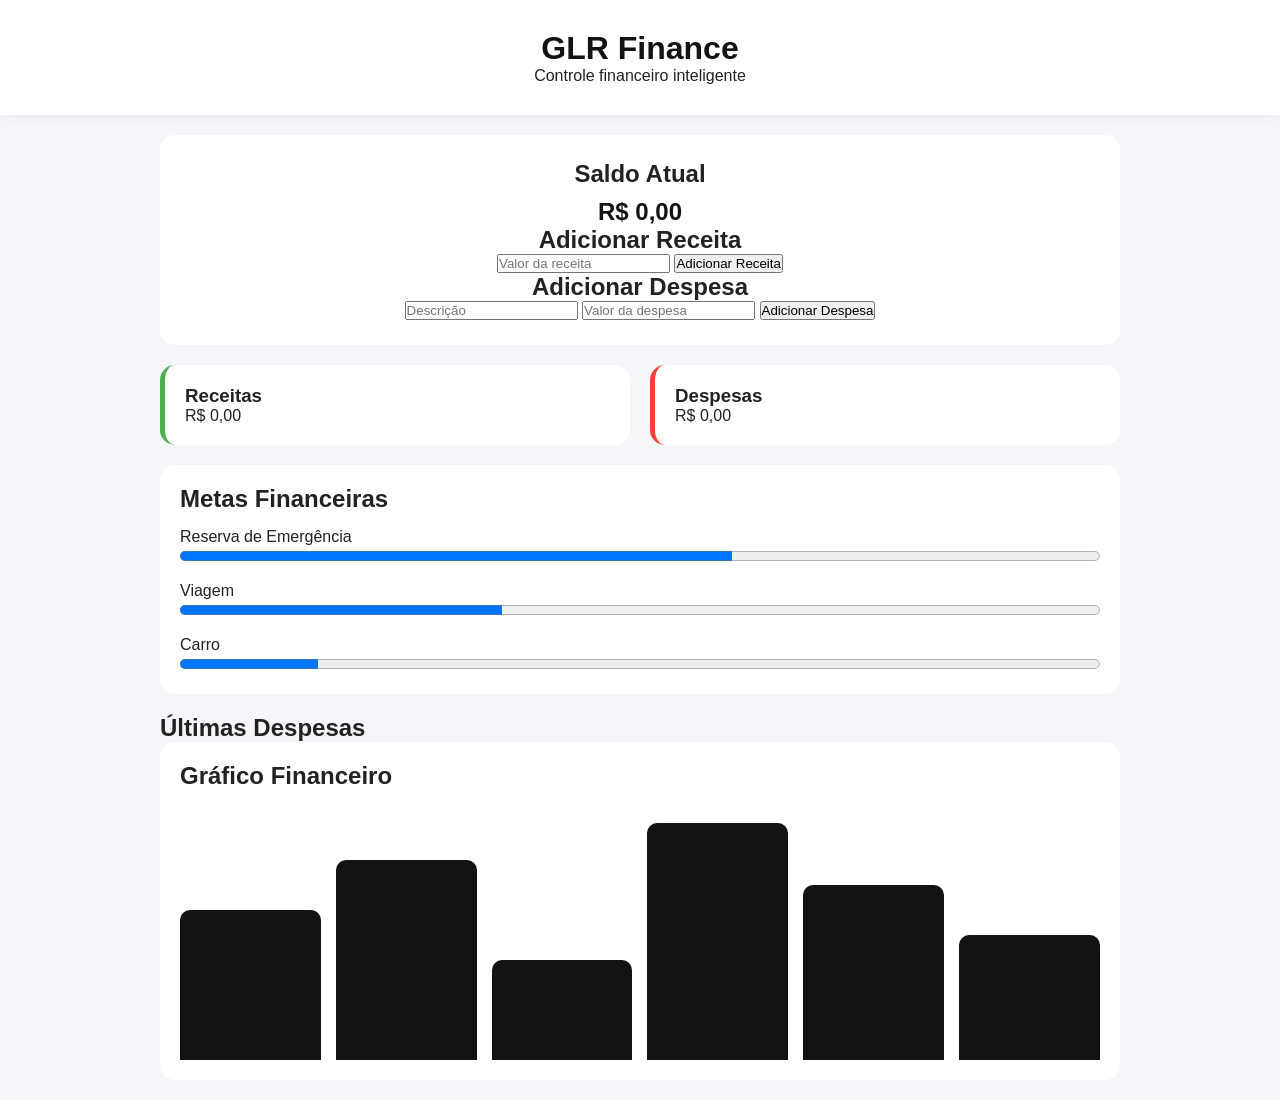
==== index.html @ 38fce4d8 "Movendo frontend para raiz" ====
<!DOCTYPE html>
<html lang="pt-BR">
<head>
    <meta charset="UTF-8">
    <meta name="viewport" content="width=device-width, initial-scale=1.0">
    <title>GLR Finance</title>
    <link rel="stylesheet" href="css/style.css">

    <link rel="manifest" href="manifest.json">

    <meta name="theme-color" content="#2c3e50">
    <meta name="apple-mobile-web-app-capable" content="yes">
    <meta name="apple-mobile-web-app-status-bar-style" content="default">
</head>
<body>

    <header>
        <h1>GLR Finance</h1>
        <p>Controle financeiro inteligente</p>
    </header>

    <main>

        <section class="saldo">
            <h2>Saldo Atual</h2>
            <h1 id="saldoAtual">R$ 0,00</h1>
            <section class="movimentacoes">

    <h2>Adicionar Receita</h2>

    <input
        type="number"
        id="receita"
        placeholder="Valor da receita"
    >

    <button onclick="adicionarReceita()">
        Adicionar Receita
    </button>

    <h2>Adicionar Despesa</h2>

    <input
        type="text"
        id="descricaoDespesa"
        placeholder="Descrição"
    >

    <input
        type="number"
        id="despesa"
        placeholder="Valor da despesa"
    >

    <button onclick="adicionarDespesa()">
        Adicionar Despesa
    </button>

    </section>

        </section>

        <section class="cards">
            <div class="card receita">
                <h3>Receitas</h3>
                 <p id="totalReceitas">R$ 0,00</p>
            </div>

            <div class="card despesa">
                <h3>Despesas</h3>
                 <p id="totalDespesas">R$ 0,00</p>
            </div>
        </section>

        <section class="metas">
            <h2>Metas Financeiras</h2>

            <div class="meta">
                <span>Reserva de Emergência</span>
                <progress value="60" max="100"></progress>
            </div>

            <div class="meta">
                <span>Viagem</span>
                <progress value="35" max="100"></progress>
            </div>

            <div class="meta">
                <span>Carro</span>
                <progress value="15" max="100"></progress>
            </div>
        </section>

        <section class="historico">

            <h2>Últimas Despesas</h2>

            <ul id="listaDespesas">

            </ul>

        </section>

        <section class="grafico">
            <h2>Gráfico Financeiro</h2>
            <div class="grafico-fake">
                <div style="height: 60%;"></div>
                <div style="height: 80%;"></div>
                <div style="height: 40%;"></div>
                <div style="height: 95%;"></div>
                <div style="height: 70%;"></div>
                <div style="height: 50%;"></div>
            </div>
        </section>

    </main>

    <script src="js/script.js"></script>

</body>
</html>
---- css/style.css ----
*{
    margin:0;
    padding:0;
    box-sizing:border-box;
    font-family:Arial, Helvetica, sans-serif;
}

body{
    background:#f4f6f9;
    color:#222;
}

header{
    text-align:center;
    padding:30px;
    background:white;
    box-shadow:0 2px 10px rgba(0,0,0,0.05);
}

header h1{
    color:#111315;
}

main{
    max-width:1000px;
    margin:auto;
    padding:20px;
}

.saldo{
    background:white;
    padding:25px;
    border-radius:15px;
    text-align:center;
    margin-bottom:20px;
}

.saldo h1{
    color:#111315;
    margin-top:10px;
}

.cards{
    display:flex;
    gap:20px;
    margin-bottom:20px;
}

.card{
    flex:1;
    background:white;
    padding:20px;
    border-radius:15px;
}

.receita{
    border-left:5px solid #4caf50;
}

.despesa{
    border-left:5px solid #f44336;
}

.metas{
    background:white;
    padding:20px;
    border-radius:15px;
    margin-bottom:20px;
}

.meta{
    margin-top:15px;
}

progress{
    width:100%;
    height:20px;
}

.grafico{
    background:white;
    padding:20px;
    border-radius:15px;
}

.grafico-fake{
    height:250px;
    display:flex;
    align-items:flex-end;
    gap:15px;
    margin-top:20px;
}

.grafico-fake div{
    flex:1;
    background:#111315;
    border-radius:10px 10px 0 0;
}

@media(max-width:768px){
    .cards{
        flex-direction:column;
    }
}

.auth-container{
    min-height:100vh;
    display:flex;
    justify-content:center;
    align-items:center;
    padding:20px;
}

.auth-card{
    width:100%;
    max-width:400px;
    background:white;
    padding:40px;
    border-radius:20px;
    box-shadow:0 5px 20px rgba(0,0,0,0.08);
}

.auth-card h1{
    text-align:center;
    color:#111315;
    margin-bottom:10px;
}

.auth-card p{
    text-align:center;
    margin-bottom:25px;
    color:#666;
}

.auth-card form{
    display:flex;
    flex-direction:column;
    gap:15px;
}

.auth-card input{
    padding:14px;
    border:1px solid #ddd;
    border-radius:10px;
    outline:none;
    font-size:16px;
}

.auth-card input:focus{
    border-color:#111315;
}

.auth-card button{
    padding:14px;
    border:none;
    border-radius:10px;
    background:#111315;
    color:white;
    font-size:16px;
    cursor:pointer;
    transition:.3s;
}

.auth-card button:hover{
    transform:translateY(-2px);
}

.auth-links{
    text-align:center;
    margin-top:20px;
}

.auth-links a{
    text-decoration:none;
    color:#111315;
    font-weight:bold;
}
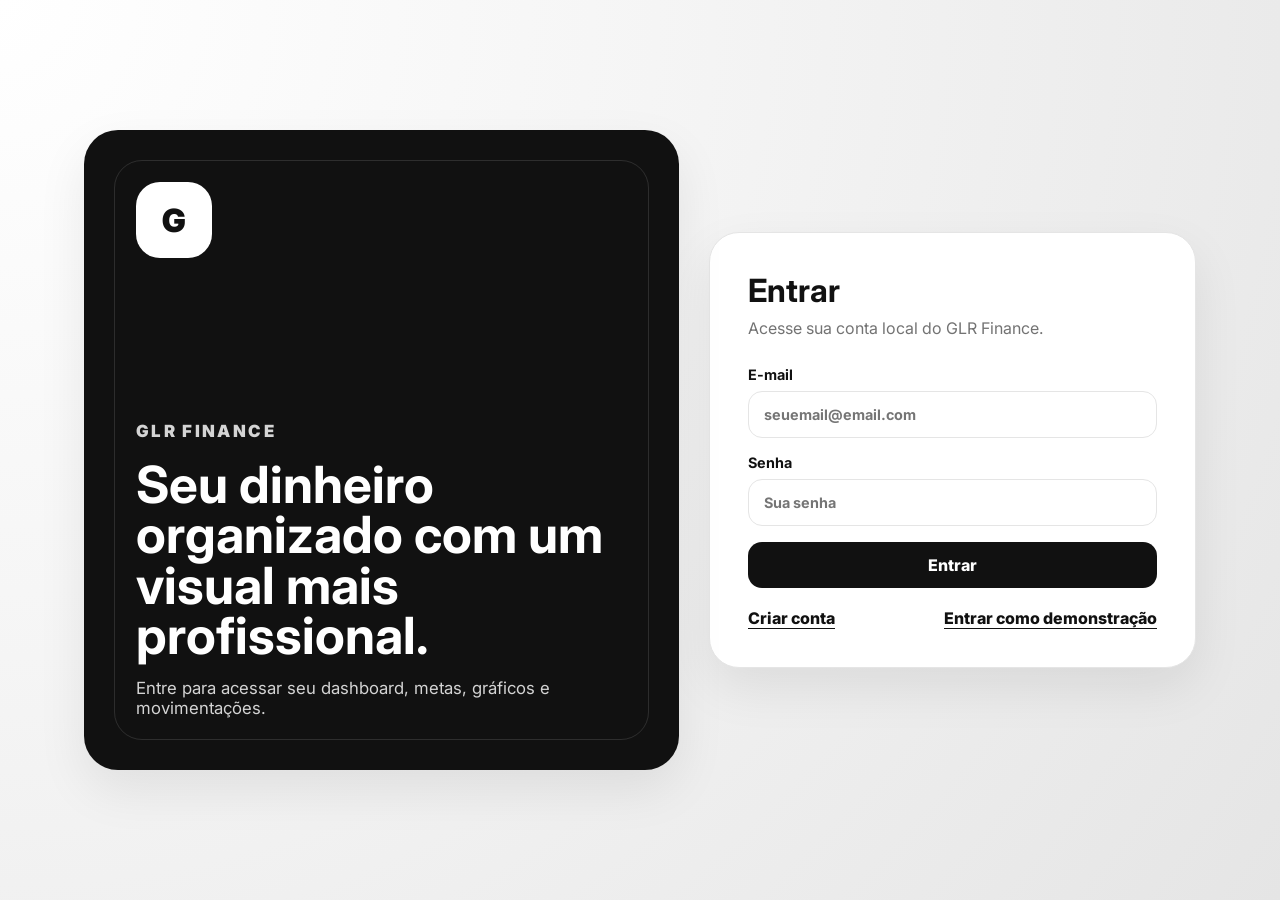
==== commit 7b5bb6c6: "Nova versão completa do GLR Finance" ====
--- a/index.html
+++ b/index.html
@@ -3,119 +3,187 @@
 <head>
     <meta charset="UTF-8">
     <meta name="viewport" content="width=device-width, initial-scale=1.0">
-    <title>GLR Finance</title>
+    <title>GLR Finance | Dashboard</title>
     <link rel="stylesheet" href="css/style.css">
+    <link rel="manifest" href="manifest.json">
+    <meta name="theme-color" content="#111111">
+    <meta name="apple-mobile-web-app-capable" content="yes">
+    <meta name="apple-mobile-web-app-status-bar-style" content="black-translucent">
+</head>
+<body class="app-page">
+    <aside class="sidebar">
+        <a class="brand" href="index.html" aria-label="GLR Finance">
+            <span class="brand-mark">G</span>
+            <div>
+                <strong>GLR Finance</strong>
+                <small>Controle inteligente</small>
+            </div>
+        </a>
 
-    <link rel="manifest" href="manifest.json">
+        <nav class="menu" aria-label="Menu principal">
+            <a href="#resumo" class="active">Resumo</a>
+            <a href="#movimentacoes">Movimentações</a>
+            <a href="#metas">Metas</a>
+            <a href="#graficos">Gráficos</a>
+        </nav>
 
-    <meta name="theme-color" content="#2c3e50">
-    <meta name="apple-mobile-web-app-capable" content="yes">
-    <meta name="apple-mobile-web-app-status-bar-style" content="default">
-</head>
-<body>
+        <div class="sidebar-card">
+            <span>Usuário conectado</span>
+            <strong id="usuarioNome">GLR</strong>
+            <button class="btn btn-ghost full" id="btnSair" type="button">Sair</button>
+        </div>
+    </aside>
 
-    <header>
-        <h1>GLR Finance</h1>
-        <p>Controle financeiro inteligente</p>
-    </header>
+    <main class="dashboard">
+        <header class="topbar">
+            <div>
+                <p class="eyebrow">Painel financeiro</p>
+                <h1>Olá, <span id="saudacaoUsuario">Lucas</span> 👋</h1>
+                <p>Gerencie receitas, despesas e metas em um só lugar.</p>
+            </div>
+            <div class="topbar-actions">
+                <button class="btn btn-secondary" id="btnExportar" type="button">Exportar dados</button>
+                <button class="btn btn-primary" data-open-modal="transacao" type="button">Nova movimentação</button>
+            </div>
+        </header>
 
-    <main>
-
-        <section class="saldo">
-            <h2>Saldo Atual</h2>
-            <h1 id="saldoAtual">R$ 0,00</h1>
-            <section class="movimentacoes">
-
-    <h2>Adicionar Receita</h2>
-
-    <input
-        type="number"
-        id="receita"
-        placeholder="Valor da receita"
-    >
-
-    <button onclick="adicionarReceita()">
-        Adicionar Receita
-    </button>
-
-    <h2>Adicionar Despesa</h2>
-
-    <input
-        type="text"
-        id="descricaoDespesa"
-        placeholder="Descrição"
-    >
-
-    <input
-        type="number"
-        id="despesa"
-        placeholder="Valor da despesa"
-    >
-
-    <button onclick="adicionarDespesa()">
-        Adicionar Despesa
-    </button>
-
-    </section>
-
+        <section class="summary-grid" id="resumo">
+            <article class="summary-card balance-card">
+                <span>Saldo atual</span>
+                <strong id="saldoAtual">R$ 0,00</strong>
+                <small id="saldoStatus">Comece adicionando uma movimentação.</small>
+            </article>
+            <article class="summary-card">
+                <span>Total de receitas</span>
+                <strong id="totalReceitas">R$ 0,00</strong>
+                <small>Entradas registradas</small>
+            </article>
+            <article class="summary-card">
+                <span>Total de despesas</span>
+                <strong id="totalDespesas">R$ 0,00</strong>
+                <small>Saídas registradas</small>
+            </article>
+            <article class="summary-card">
+                <span>Economia</span>
+                <strong id="taxaEconomia">0%</strong>
+                <small>Receitas menos despesas</small>
+            </article>
         </section>
 
-        <section class="cards">
-            <div class="card receita">
-                <h3>Receitas</h3>
-                 <p id="totalReceitas">R$ 0,00</p>
-            </div>
+        <section class="panel-grid">
+            <article class="panel" id="movimentacoes">
+                <div class="panel-header">
+                    <div>
+                        <p class="eyebrow">Fluxo de caixa</p>
+                        <h2>Movimentações</h2>
+                    </div>
+                    <div class="filter-group">
+                        <button class="chip active" data-filter="todos" type="button">Todos</button>
+                        <button class="chip" data-filter="receita" type="button">Receitas</button>
+                        <button class="chip" data-filter="despesa" type="button">Despesas</button>
+                    </div>
+                </div>
+                <form class="quick-form" id="formTransacaoInline">
+                    <select id="tipoTransacaoInline" aria-label="Tipo da movimentação">
+                        <option value="receita">Receita</option>
+                        <option value="despesa">Despesa</option>
+                    </select>
+                    <input id="descricaoInline" type="text" placeholder="Descrição" required>
+                    <input id="categoriaInline" type="text" placeholder="Categoria" required>
+                    <input id="valorInline" type="number" min="0.01" step="0.01" placeholder="Valor" required>
+                    <button class="btn btn-dark" type="submit">Adicionar</button>
+                </form>
+                <div class="table-wrap">
+                    <table>
+                        <thead>
+                            <tr>
+                                <th>Descrição</th>
+                                <th>Categoria</th>
+                                <th>Data</th>
+                                <th>Valor</th>
+                                <th></th>
+                            </tr>
+                        </thead>
+                        <tbody id="listaTransacoes"></tbody>
+                    </table>
+                </div>
+                <div class="empty-state" id="semTransacoes">Nenhuma movimentação cadastrada.</div>
+            </article>
 
-            <div class="card despesa">
-                <h3>Despesas</h3>
-                 <p id="totalDespesas">R$ 0,00</p>
-            </div>
+            <article class="panel goals-panel" id="metas">
+                <div class="panel-header">
+                    <div>
+                        <p class="eyebrow">Objetivos</p>
+                        <h2>Metas financeiras</h2>
+                    </div>
+                    <button class="btn btn-secondary" data-open-modal="meta" type="button">Nova meta</button>
+                </div>
+                <div id="listaMetas" class="goals-list"></div>
+                <div class="empty-state" id="semMetas">Cadastre uma meta para acompanhar seu progresso.</div>
+            </article>
         </section>
 
-        <section class="metas">
-            <h2>Metas Financeiras</h2>
-
-            <div class="meta">
-                <span>Reserva de Emergência</span>
-                <progress value="60" max="100"></progress>
+        <section class="panel" id="graficos">
+            <div class="panel-header">
+                <div>
+                    <p class="eyebrow">Análise visual</p>
+                    <h2>Gráfico financeiro</h2>
+                </div>
+                <small id="graficoLegenda">Receitas x despesas</small>
             </div>
-
-            <div class="meta">
-                <span>Viagem</span>
-                <progress value="35" max="100"></progress>
-            </div>
-
-            <div class="meta">
-                <span>Carro</span>
-                <progress value="15" max="100"></progress>
-            </div>
+            <div class="chart" id="graficoFinanceiro" aria-label="Gráfico financeiro"></div>
         </section>
-
-        <section class="historico">
-
-            <h2>Últimas Despesas</h2>
-
-            <ul id="listaDespesas">
-
-            </ul>
-
-        </section>
-
-        <section class="grafico">
-            <h2>Gráfico Financeiro</h2>
-            <div class="grafico-fake">
-                <div style="height: 60%;"></div>
-                <div style="height: 80%;"></div>
-                <div style="height: 40%;"></div>
-                <div style="height: 95%;"></div>
-                <div style="height: 70%;"></div>
-                <div style="height: 50%;"></div>
-            </div>
-        </section>
-
     </main>
 
+    <button class="floating-btn" data-open-modal="transacao" type="button" aria-label="Adicionar movimentação">+</button>
+
+    <div class="modal" id="modalTransacao" aria-hidden="true">
+        <div class="modal-content">
+            <button class="modal-close" data-close-modal type="button">×</button>
+            <p class="eyebrow">Nova movimentação</p>
+            <h2>Adicionar receita ou despesa</h2>
+            <form id="formTransacaoModal" class="stack-form">
+                <label>Tipo
+                    <select id="tipoTransacaoModal">
+                        <option value="receita">Receita</option>
+                        <option value="despesa">Despesa</option>
+                    </select>
+                </label>
+                <label>Descrição
+                    <input id="descricaoModal" type="text" placeholder="Ex: Salário, mercado, faculdade" required>
+                </label>
+                <label>Categoria
+                    <input id="categoriaModal" type="text" placeholder="Ex: Trabalho, alimentação" required>
+                </label>
+                <label>Valor
+                    <input id="valorModal" type="number" min="0.01" step="0.01" placeholder="0,00" required>
+                </label>
+                <button class="btn btn-primary full" type="submit">Salvar movimentação</button>
+            </form>
+        </div>
+    </div>
+
+    <div class="modal" id="modalMeta" aria-hidden="true">
+        <div class="modal-content">
+            <button class="modal-close" data-close-modal type="button">×</button>
+            <p class="eyebrow">Nova meta</p>
+            <h2>Criar meta financeira</h2>
+            <form id="formMeta" class="stack-form">
+                <label>Nome da meta
+                    <input id="nomeMeta" type="text" placeholder="Ex: Reserva de emergência" required>
+                </label>
+                <label>Valor alvo
+                    <input id="valorAlvoMeta" type="number" min="1" step="0.01" placeholder="Ex: 5000" required>
+                </label>
+                <label>Valor atual
+                    <input id="valorAtualMeta" type="number" min="0" step="0.01" placeholder="Ex: 750" required>
+                </label>
+                <button class="btn btn-primary full" type="submit">Salvar meta</button>
+            </form>
+        </div>
+    </div>
+
+    <div class="toast" id="toast"></div>
     <script src="js/script.js"></script>
-
 </body>
-</html>+</html>
--- a/css/style.css
+++ b/css/style.css
@@ -1,177 +1,41 @@
-*{
-    margin:0;
-    padding:0;
-    box-sizing:border-box;
-    font-family:Arial, Helvetica, sans-serif;
+@import url('https://fonts.googleapis.com/css2?family=Inter:wght@400;500;600;700;800&display=swap');
+
+:root{
+    --bg:#f4f4f5;
+    --surface:#ffffff;
+    --surface-2:#fafafa;
+    --text:#111111;
+    --muted:#737373;
+    --line:#e5e5e5;
+    --dark:#111111;
+    --dark-2:#262626;
+    --gray:#525252;
+    --success:#166534;
+    --danger:#991b1b;
+    --shadow:0 20px 50px rgba(0,0,0,.08);
+    --radius:24px;
 }
 
-body{
-    background:#f4f6f9;
-    color:#222;
-}
+*{margin:0;padding:0;box-sizing:border-box}
+html{scroll-behavior:smooth}
+body{font-family:'Inter',Arial,sans-serif;background:var(--bg);color:var(--text);min-height:100vh}
+a{color:inherit;text-decoration:none}button,input,select{font:inherit}button{cursor:pointer;border:0}input,select{width:100%;border:1px solid var(--line);background:#fff;border-radius:14px;padding:14px 15px;color:var(--text);outline:none;transition:.2s}input:focus,select:focus{border-color:#111;box-shadow:0 0 0 4px rgba(17,17,17,.08)}label{display:grid;gap:8px;font-size:.9rem;font-weight:700;color:var(--dark)}
 
-header{
-    text-align:center;
-    padding:30px;
-    background:white;
-    box-shadow:0 2px 10px rgba(0,0,0,0.05);
-}
+.btn{display:inline-flex;align-items:center;justify-content:center;gap:8px;border-radius:14px;padding:13px 18px;font-weight:800;transition:.2s;white-space:nowrap}.btn:hover{transform:translateY(-1px)}.btn-primary{background:#111;color:#fff}.btn-secondary{background:#fff;color:#111;border:1px solid var(--line)}.btn-dark{background:#262626;color:#fff}.btn-ghost{background:#f5f5f5;color:#111}.btn-danger{background:#fee2e2;color:var(--danger)}.full{width:100%}.eyebrow{text-transform:uppercase;letter-spacing:.14em;font-size:.72rem;font-weight:900;color:var(--muted)}
 
-header h1{
-    color:#111315;
-}
+/* LOGIN / CADASTRO */
+.auth-page{background:radial-gradient(circle at top left,#fff 0,#f5f5f5 42%,#e5e5e5 100%)}.auth-shell{min-height:100vh;display:grid;grid-template-columns:1.1fr .9fr;gap:30px;align-items:center;max-width:1180px;margin:0 auto;padding:34px}.auth-hero{background:#111;color:#fff;border-radius:34px;padding:52px;min-height:640px;display:flex;flex-direction:column;justify-content:flex-end;box-shadow:var(--shadow);position:relative;overflow:hidden}.auth-hero:before{content:"";position:absolute;inset:30px;border:1px solid rgba(255,255,255,.12);border-radius:28px}.auth-hero h1{font-size:clamp(2rem,4vw,4.3rem);line-height:.98;margin:18px 0;max-width:720px}.auth-hero p{color:#d4d4d4;max-width:580px;font-size:1.05rem}.brand-mark{width:46px;height:46px;border-radius:15px;background:#111;color:#fff;display:inline-flex;align-items:center;justify-content:center;font-weight:900}.brand-mark.large{width:76px;height:76px;border-radius:24px;background:#fff;color:#111;font-size:2rem;margin-bottom:auto;z-index:1}.auth-card{background:#fff;border:1px solid var(--line);border-radius:30px;padding:38px;box-shadow:var(--shadow)}.auth-card h2{font-size:2rem;margin-bottom:8px}.auth-card>p{color:var(--muted);margin-bottom:28px}.stack-form{display:grid;gap:16px}.auth-links{display:flex;justify-content:space-between;gap:14px;margin-top:20px;font-weight:800}.auth-links a{color:#111;border-bottom:1px solid #111}
 
-main{
-    max-width:1000px;
-    margin:auto;
-    padding:20px;
-}
+/* APP */
+.app-page{display:grid;grid-template-columns:280px 1fr}.sidebar{position:sticky;top:0;height:100vh;background:#111;color:#fff;padding:24px;display:flex;flex-direction:column;gap:28px}.brand{display:flex;gap:12px;align-items:center}.brand small{display:block;color:#a3a3a3;margin-top:3px}.brand .brand-mark{background:#fff;color:#111}.menu{display:grid;gap:8px}.menu a{padding:13px 14px;border-radius:14px;color:#d4d4d4;font-weight:800}.menu a:hover,.menu a.active{background:#fff;color:#111}.sidebar-card{margin-top:auto;background:#1f1f1f;border:1px solid #333;border-radius:20px;padding:18px;display:grid;gap:12px}.sidebar-card span{color:#a3a3a3;font-size:.85rem}.dashboard{padding:28px;max-width:1500px;width:100%;margin:0 auto}.topbar{background:#fff;border:1px solid var(--line);border-radius:var(--radius);padding:28px;display:flex;justify-content:space-between;gap:24px;align-items:center;box-shadow:var(--shadow)}.topbar h1{font-size:clamp(1.8rem,3vw,3rem);margin:6px 0}.topbar p:last-child{color:var(--muted)}.topbar-actions{display:flex;gap:12px;flex-wrap:wrap;justify-content:flex-end}
 
-.saldo{
-    background:white;
-    padding:25px;
-    border-radius:15px;
-    text-align:center;
-    margin-bottom:20px;
-}
+.summary-grid{display:grid;grid-template-columns:1.25fr repeat(3,1fr);gap:18px;margin:22px 0}.summary-card{background:#fff;border:1px solid var(--line);border-radius:22px;padding:24px;box-shadow:0 12px 30px rgba(0,0,0,.04)}.summary-card span{display:block;color:var(--muted);font-weight:800;margin-bottom:10px}.summary-card strong{display:block;font-size:clamp(1.5rem,2.5vw,2.4rem);letter-spacing:-.04em}.summary-card small{display:block;color:var(--muted);margin-top:10px}.balance-card{background:#111;color:#fff}.balance-card span,.balance-card small{color:#d4d4d4}
 
-.saldo h1{
-    color:#111315;
-    margin-top:10px;
-}
+.panel-grid{display:grid;grid-template-columns:1.5fr .9fr;gap:18px}.panel{background:#fff;border:1px solid var(--line);border-radius:var(--radius);padding:24px;box-shadow:0 12px 30px rgba(0,0,0,.04);margin-bottom:18px}.panel-header{display:flex;justify-content:space-between;gap:16px;align-items:center;margin-bottom:20px}.panel-header h2{font-size:1.45rem}.filter-group{display:flex;gap:8px;flex-wrap:wrap}.chip{border:1px solid var(--line);background:#fff;color:#525252;padding:9px 12px;border-radius:999px;font-weight:800}.chip.active{background:#111;color:#fff;border-color:#111}.quick-form{display:grid;grid-template-columns:130px 1fr 1fr 140px auto;gap:10px;margin-bottom:16px}.table-wrap{overflow:auto;border:1px solid var(--line);border-radius:18px}table{width:100%;border-collapse:collapse;min-width:720px}th,td{text-align:left;padding:15px;border-bottom:1px solid var(--line)}th{font-size:.78rem;text-transform:uppercase;letter-spacing:.08em;color:var(--muted);background:#fafafa}tr:last-child td{border-bottom:0}.amount{font-weight:900}.amount.receita{color:var(--success)}.amount.despesa{color:var(--danger)}.tag{display:inline-flex;border-radius:999px;padding:6px 10px;background:#f5f5f5;font-size:.8rem;font-weight:800}.actions{display:flex;gap:8px;justify-content:flex-end}.icon-btn{width:36px;height:36px;border-radius:12px;background:#f5f5f5;font-weight:900}.icon-btn:hover{background:#e5e5e5}.empty-state{display:none;border:1px dashed #d4d4d4;border-radius:18px;padding:24px;text-align:center;color:var(--muted);font-weight:700;background:#fafafa}.empty-state.show{display:block}
 
-.cards{
-    display:flex;
-    gap:20px;
-    margin-bottom:20px;
-}
+.goals-list{display:grid;gap:14px}.goal{border:1px solid var(--line);border-radius:18px;padding:16px;background:#fafafa}.goal-top{display:flex;justify-content:space-between;gap:12px;align-items:flex-start;margin-bottom:12px}.goal strong{font-size:1rem}.goal small{color:var(--muted);font-weight:700}.progress-track{height:12px;background:#e5e5e5;border-radius:999px;overflow:hidden}.progress-bar{height:100%;background:#111;border-radius:999px;min-width:4px}.goal-actions{display:flex;gap:8px;margin-top:12px}.goal-actions .btn{padding:9px 10px;font-size:.82rem}.chart{height:300px;border:1px solid var(--line);border-radius:20px;background:linear-gradient(180deg,#fff,#fafafa);display:flex;align-items:flex-end;gap:16px;padding:22px;overflow:hidden}.bar{flex:1;min-width:70px;border-radius:18px 18px 8px 8px;background:#111;position:relative;display:flex;align-items:flex-end;justify-content:center;color:#fff;font-weight:900;padding-bottom:12px;transition:.2s}.bar.despesa{background:#525252}.bar:hover{transform:translateY(-4px)}.bar span{position:absolute;bottom:-26px;color:#525252;font-size:.78rem;white-space:nowrap}.floating-btn{position:fixed;right:28px;bottom:28px;width:64px;height:64px;border-radius:24px;background:#111;color:#fff;font-size:2rem;font-weight:700;box-shadow:0 20px 50px rgba(0,0,0,.25);z-index:20}.floating-btn:hover{transform:translateY(-3px)}
 
-.card{
-    flex:1;
-    background:white;
-    padding:20px;
-    border-radius:15px;
-}
+.modal{position:fixed;inset:0;background:rgba(0,0,0,.55);display:none;align-items:center;justify-content:center;padding:20px;z-index:50}.modal.open{display:flex}.modal-content{background:#fff;border-radius:26px;padding:28px;width:min(520px,100%);position:relative;box-shadow:var(--shadow)}.modal-content h2{margin:6px 0 20px}.modal-close{position:absolute;top:16px;right:16px;width:38px;height:38px;border-radius:14px;background:#f5f5f5;font-size:1.4rem}.toast{position:fixed;left:50%;bottom:28px;transform:translateX(-50%) translateY(20px);background:#111;color:#fff;padding:13px 18px;border-radius:14px;opacity:0;pointer-events:none;transition:.25s;z-index:80;font-weight:800}.toast.show{opacity:1;transform:translateX(-50%) translateY(0)}
 
-.receita{
-    border-left:5px solid #4caf50;
-}
-
-.despesa{
-    border-left:5px solid #f44336;
-}
-
-.metas{
-    background:white;
-    padding:20px;
-    border-radius:15px;
-    margin-bottom:20px;
-}
-
-.meta{
-    margin-top:15px;
-}
-
-progress{
-    width:100%;
-    height:20px;
-}
-
-.grafico{
-    background:white;
-    padding:20px;
-    border-radius:15px;
-}
-
-.grafico-fake{
-    height:250px;
-    display:flex;
-    align-items:flex-end;
-    gap:15px;
-    margin-top:20px;
-}
-
-.grafico-fake div{
-    flex:1;
-    background:#111315;
-    border-radius:10px 10px 0 0;
-}
-
-@media(max-width:768px){
-    .cards{
-        flex-direction:column;
-    }
-}
-
-.auth-container{
-    min-height:100vh;
-    display:flex;
-    justify-content:center;
-    align-items:center;
-    padding:20px;
-}
-
-.auth-card{
-    width:100%;
-    max-width:400px;
-    background:white;
-    padding:40px;
-    border-radius:20px;
-    box-shadow:0 5px 20px rgba(0,0,0,0.08);
-}
-
-.auth-card h1{
-    text-align:center;
-    color:#111315;
-    margin-bottom:10px;
-}
-
-.auth-card p{
-    text-align:center;
-    margin-bottom:25px;
-    color:#666;
-}
-
-.auth-card form{
-    display:flex;
-    flex-direction:column;
-    gap:15px;
-}
-
-.auth-card input{
-    padding:14px;
-    border:1px solid #ddd;
-    border-radius:10px;
-    outline:none;
-    font-size:16px;
-}
-
-.auth-card input:focus{
-    border-color:#111315;
-}
-
-.auth-card button{
-    padding:14px;
-    border:none;
-    border-radius:10px;
-    background:#111315;
-    color:white;
-    font-size:16px;
-    cursor:pointer;
-    transition:.3s;
-}
-
-.auth-card button:hover{
-    transform:translateY(-2px);
-}
-
-.auth-links{
-    text-align:center;
-    margin-top:20px;
-}
-
-.auth-links a{
-    text-decoration:none;
-    color:#111315;
-    font-weight:bold;
-}+@media(max-width:1100px){.app-page{grid-template-columns:1fr}.sidebar{position:relative;height:auto}.menu{grid-template-columns:repeat(4,1fr)}.summary-grid,.panel-grid{grid-template-columns:1fr}.quick-form{grid-template-columns:1fr 1fr}.topbar{align-items:flex-start;flex-direction:column}.auth-shell{grid-template-columns:1fr}.auth-hero{min-height:420px}}
+@media(max-width:680px){.dashboard,.auth-shell{padding:16px}.auth-hero,.auth-card,.topbar,.panel{padding:22px;border-radius:22px}.menu{grid-template-columns:1fr 1fr}.summary-grid{grid-template-columns:1fr}.quick-form{grid-template-columns:1fr}.topbar-actions{width:100%}.topbar-actions .btn{width:100%}.chart{overflow-x:auto}.floating-btn{right:18px;bottom:18px}.auth-links{flex-direction:column}}
